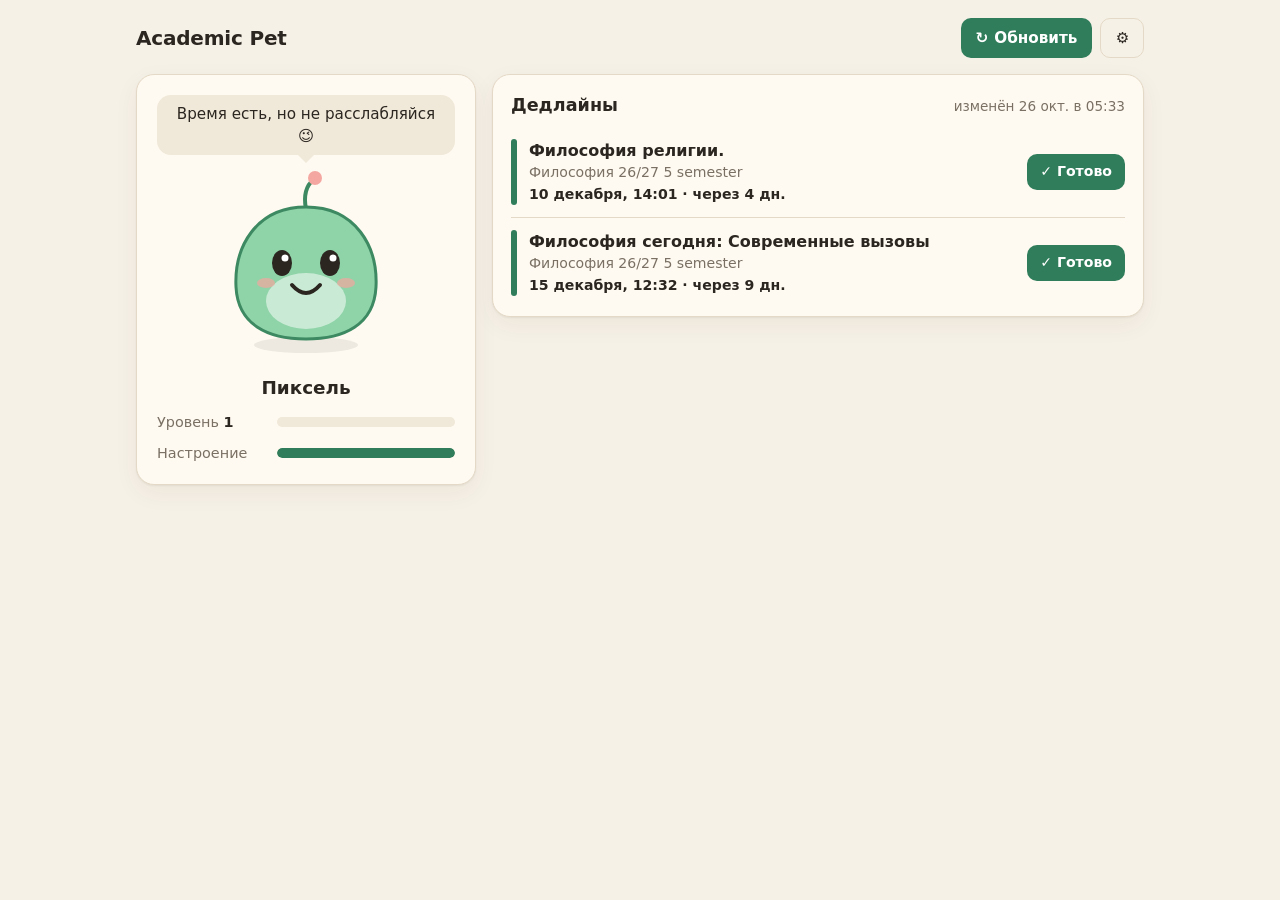
==== pwa/index.html @ d77c50dc "Academic Pet: проверка дедлайнов Академо через GitHub Actions и PWA с питомцем Co-Authored-By: Claud" ====
<!doctype html>
<html lang="ru">
<head>
  <meta charset="utf-8">
  <meta name="viewport" content="width=device-width, initial-scale=1, viewport-fit=cover">
  <title>Academic Pet</title>
  <meta name="description" content="Питомец, который живёт твоими дедлайнами на Академо">
  <meta name="theme-color" content="#f6f1e7" media="(prefers-color-scheme: light)">
  <meta name="theme-color" content="#1b1a17" media="(prefers-color-scheme: dark)">
  <link rel="manifest" href="manifest.webmanifest">
  <link rel="icon" href="icon.svg" type="image/svg+xml">
  <link rel="apple-touch-icon" href="icon-192.png">
  <link rel="stylesheet" href="style.css?v=3">
</head>
<body>
  <header class="top">
    <h1>Academic Pet</h1>
    <div class="top-actions">
      <button id="refreshBtn" class="btn" type="button" title="Перечитать список дедлайнов">
        <span class="spin" aria-hidden="true">↻</span> Обновить
      </button>
      <button id="settingsBtn" class="btn ghost" type="button" aria-label="Настройки">⚙</button>
    </div>
  </header>

  <main class="layout">
    <section class="pet-card" aria-label="Питомец">
      <div class="bubble" id="bubble">Привет!</div>
      <div class="pet" id="pet" data-mood="happy">
        <svg viewBox="0 0 200 200" role="img" aria-labelledby="petTitle">
          <title id="petTitle">Питомец</title>
          <ellipse class="shadow" cx="100" cy="182" rx="52" ry="8"/>
          <g class="body-group">
            <path class="antenna" d="M100 46 Q96 26 108 16"/>
            <circle class="antenna-tip" cx="109" cy="15" r="7"/>
            <path class="body" d="M100 44 C150 44 172 84 170 124 C168 162 138 176 100 176 C62 176 32 162 30 124 C28 84 50 44 100 44 Z"/>
            <ellipse class="belly" cx="100" cy="138" rx="40" ry="28"/>
            <g class="eyes">
              <g class="eye eye-l"><ellipse cx="76" cy="100" rx="10" ry="13"/><circle class="glint" cx="79" cy="95" r="3.5"/></g>
              <g class="eye eye-r"><ellipse cx="124" cy="100" rx="10" ry="13"/><circle class="glint" cx="127" cy="95" r="3.5"/></g>
              <path class="eye-x eye-l" d="M68 92 L84 108 M84 92 L68 108"/>
              <path class="eye-x eye-r" d="M116 92 L132 108 M132 92 L116 108"/>
              <path class="eye-closed" d="M66 102 Q76 110 86 102 M114 102 Q124 110 134 102"/>
            </g>
            <ellipse class="cheek" cx="60" cy="120" rx="9" ry="5"/>
            <ellipse class="cheek" cx="140" cy="120" rx="9" ry="5"/>
            <path class="mouth" id="mouth" d="M86 122 Q100 136 114 122"/>
            <path class="sweat" d="M152 78 Q158 90 152 94 Q146 90 152 78 Z"/>
          </g>
        </svg>
      </div>
      <div class="pet-info">
        <div class="pet-name" id="petName">Пиксель</div>
        <div class="stat">
          <span>Уровень <b id="level">1</b></span>
          <div class="bar" aria-hidden="true"><div class="bar-fill" id="xpBar"></div></div>
        </div>
        <div class="stat">
          <span>Настроение</span>
          <div class="bar" aria-hidden="true"><div class="bar-fill mood-fill" id="moodBar"></div></div>
        </div>
      </div>
    </section>

    <section class="list-card" aria-label="Дедлайны">
      <div class="list-head">
        <h2>Дедлайны</h2>
        <span class="meta" id="meta"></span>
      </div>
      <div class="notice" id="notice" hidden></div>
      <ul class="deadlines" id="list"></ul>
      <p class="empty" id="empty" hidden>Дедлайнов нет. Питомец спит спокойно.</p>
    </section>
  </main>

  <dialog id="settings">
    <form method="dialog" class="settings-form">
      <h2>Настройки</h2>
      <label>Имя питомца
        <input id="petNameInput" type="text" maxlength="20">
      </label>

      <fieldset class="push-box">
        <legend>Уведомления</legend>
        <p class="hint" id="pushStatus">Проверяю…</p>
        <button class="btn" type="button" id="pushBtn" hidden>Включить уведомления</button>
        <div id="subBox" hidden>
          <p class="hint">Скопируй этот текст и вставь его в секрет <b>PUSH_SUBSCRIPTIONS</b>
            на GitHub (Settings → Secrets and variables → Actions). Для нескольких устройств вставляй
            каждую подписку с новой строки.</p>
          <textarea id="subText" rows="4" readonly></textarea>
          <button class="btn ghost" type="button" id="copySub">Скопировать</button>
        </div>
      </fieldset>

      <div class="dialog-actions">
        <button class="btn ghost" value="cancel" type="submit">Отмена</button>
        <button class="btn" value="save" type="submit">Сохранить</button>
      </div>
    </form>
  </dialog>

  <div class="toast" id="toast" role="status" aria-live="polite">
    <span id="toastText"></span>
    <button type="button" id="toastAction" hidden></button>
  </div>
  <script src="config.js?v=3"></script>
  <script src="app.js?v=3"></script>
</body>
</html>
---- pwa/style.css ----
:root {
  --bg: #f6f1e7;
  --surface: #fffaf1;
  --surface-2: #f0e8d9;
  --text: #2b2620;
  --muted: #7a7064;
  --line: #e4d9c6;
  --accent: #2f7d5b;
  --accent-text: #ffffff;
  --pet: #8fd3a8;
  --pet-dark: #3d8a62;
  --belly: #d9f2e1;
  --cheek: #f4a6a0;
  --ink: #2b2620;
  --hot: #c2412d;
  --warn: #b7791f;
  --ok: #2f7d5b;
  --shadow: 0 1px 2px rgb(60 40 10 / 0.06), 0 8px 24px rgb(60 40 10 / 0.06);
  color-scheme: light;
}
@media (prefers-color-scheme: dark) {
  :root:not([data-theme="light"]) {
    --bg: #1b1a17;
    --surface: #24221e;
    --surface-2: #2e2b26;
    --text: #eee7da;
    --muted: #a39887;
    --line: #3a362f;
    --accent: #5cbf8c;
    --accent-text: #10241a;
    --pet: #6fbf8f;
    --pet-dark: #a6e3bf;
    --belly: #9ed4b2;
    --cheek: #e58a84;
    --ink: #1b1a17;
    --hot: #f07a64;
    --warn: #e0a84a;
    --ok: #5cbf8c;
    --shadow: none;
    color-scheme: dark;
  }
}

* { box-sizing: border-box; }
html, body { margin: 0; }
body {
  background: var(--bg);
  color: var(--text);
  font: 16px/1.45 system-ui, -apple-system, "Segoe UI", Roboto, sans-serif;
  min-height: 100dvh;
  padding: env(safe-area-inset-top) 0 env(safe-area-inset-bottom);
}

.top {
  display: flex; align-items: center; justify-content: space-between; gap: 12px;
  max-width: 1040px; margin: 0 auto; padding: 18px 16px 8px;
}
.top h1 { font-size: 1.25rem; margin: 0; letter-spacing: -0.01em; }
.top-actions { display: flex; gap: 8px; }

.btn {
  font: inherit; font-size: 0.95rem; font-weight: 600;
  border: 1px solid transparent; border-radius: 10px;
  background: var(--accent); color: var(--accent-text);
  padding: 8px 14px; cursor: pointer; display: inline-flex; align-items: center; gap: 6px;
  min-height: 40px;
}
.btn:hover { filter: brightness(1.05); }
.btn:focus-visible { outline: 2px solid var(--accent); outline-offset: 2px; }
.btn.ghost { background: transparent; color: var(--text); border-color: var(--line); }
.btn[disabled] { opacity: 0.6; cursor: progress; }
.btn.loading .spin { animation: spin 0.8s linear infinite; }
.spin { display: inline-block; }
@keyframes spin { to { transform: rotate(360deg); } }

.layout {
  max-width: 1040px; margin: 0 auto; padding: 8px 16px 32px;
  display: grid; gap: 16px; grid-template-columns: minmax(0, 340px) minmax(0, 1fr); align-items: start;
}
@media (max-width: 760px) { .layout { grid-template-columns: minmax(0, 1fr); } }

.pet-card, .list-card {
  background: var(--surface); border: 1px solid var(--line); border-radius: 18px; box-shadow: var(--shadow);
}
.pet-card { padding: 20px; position: sticky; top: 12px; display: flex; flex-direction: column; align-items: center; }
@media (max-width: 760px) { .pet-card { position: static; } }

.bubble {
  background: var(--surface-2); border-radius: 14px; padding: 8px 14px; font-size: 0.95rem;
  position: relative; text-align: center; max-width: 100%; min-height: 2.6em;
  display: flex; align-items: center;
}
.bubble::after {
  content: ""; position: absolute; left: 50%; bottom: -8px; transform: translateX(-50%);
  border: 8px solid transparent; border-top-color: var(--surface-2); border-bottom: 0;
}

.pet { width: 200px; max-width: 70vw; margin-top: 8px; }
.pet svg { width: 100%; height: auto; display: block; overflow: visible; }
.pet .body { fill: var(--pet); stroke: var(--pet-dark); stroke-width: 3; transition: fill 0.4s; }
.pet .belly { fill: var(--belly); opacity: 0.8; }
.pet .antenna { fill: none; stroke: var(--pet-dark); stroke-width: 4; stroke-linecap: round; }
.pet .antenna-tip { fill: var(--cheek); }
.pet .eye ellipse { fill: var(--ink); }
.pet .glint { fill: #fff; }
.pet .eye-x, .pet .eye-closed { fill: none; stroke: var(--ink); stroke-width: 4; stroke-linecap: round; display: none; }
.pet .cheek { fill: var(--cheek); opacity: 0.7; }
.pet .mouth { fill: none; stroke: var(--ink); stroke-width: 4; stroke-linecap: round; transition: d 0.3s; }
.pet .sweat { fill: #7cc3f0; display: none; }
.pet .shadow { fill: var(--text); opacity: 0.08; }

.pet .body-group { transform-origin: 100px 176px; animation: bob 2.6s ease-in-out infinite; }
@keyframes bob { 50% { transform: translateY(-6px) scale(1.01, 0.99); } }
.pet .eye { transform-box: fill-box; transform-origin: center; animation: blink 5s infinite; }
@keyframes blink { 0%, 94%, 100% { transform: scaleY(1); } 97% { transform: scaleY(0.1); } }

.pet[data-mood="worried"] .sweat { display: block; }
.pet[data-mood="panic"] .sweat { display: block; }
.pet[data-mood="panic"] .body-group { animation: shake 0.35s ease-in-out infinite; }
@keyframes shake { 25% { transform: translateX(-3px) rotate(-1.5deg); } 75% { transform: translateX(3px) rotate(1.5deg); } }
.pet[data-mood="sick"] .body { fill: #b9c98a; }
.pet[data-mood="sick"] .eye { display: none; }
.pet[data-mood="sick"] .eye-x { display: block; }
.pet[data-mood="sick"] .body-group { animation: droop 3s ease-in-out infinite; }
@keyframes droop { 50% { transform: translateY(4px) scale(1.03, 0.96); } }
.pet[data-mood="sleep"] .eye { display: none; }
.pet[data-mood="sleep"] .eye-closed { display: block; }
.pet[data-mood="sleep"] .body-group { animation-duration: 4s; }
.pet.celebrate .body-group { animation: hop 0.5s ease-out 2; }
@keyframes hop { 40% { transform: translateY(-26px) scale(0.96, 1.05); } 80% { transform: translateY(0) scale(1.05, 0.95); } }
@media (prefers-reduced-motion: reduce) { .pet * { animation: none !important; } }

.pet-info { width: 100%; margin-top: 12px; display: grid; gap: 10px; }
.pet-name { font-weight: 700; font-size: 1.15rem; text-align: center; }
.stat { display: grid; grid-template-columns: 110px 1fr; align-items: center; gap: 10px; font-size: 0.9rem; color: var(--muted); }
.stat b { color: var(--text); font-variant-numeric: tabular-nums; }
.bar { height: 10px; background: var(--surface-2); border-radius: 99px; overflow: hidden; }
.bar-fill { height: 100%; width: 0; background: var(--accent); border-radius: 99px; transition: width 0.5s, background 0.5s; }

.list-card { padding: 18px 18px 8px; min-width: 0; }
.list-head { display: flex; align-items: baseline; justify-content: space-between; gap: 12px; flex-wrap: wrap; }
.list-head h2 { margin: 0; font-size: 1.1rem; }
.meta { color: var(--muted); font-size: 0.85rem; }

.notice {
  margin: 12px 0 0; padding: 10px 12px; border-radius: 10px; font-size: 0.9rem;
  background: color-mix(in srgb, var(--warn) 14%, transparent); color: var(--text);
  border: 1px solid color-mix(in srgb, var(--warn) 40%, transparent);
}

.deadlines { list-style: none; margin: 8px 0 0; padding: 0; }
.deadline {
  display: grid; grid-template-columns: 6px minmax(0, 1fr) auto; gap: 12px; align-items: center;
  padding: 12px 0; border-top: 1px solid var(--line);
  transition: opacity 0.3s, transform 0.3s;
}
.deadline:first-child { border-top: 0; }
.deadline.leaving { opacity: 0; transform: translateX(24px); }
.deadline .stripe { width: 6px; align-self: stretch; border-radius: 3px; background: var(--ok); }
.deadline[data-level="warn"] .stripe { background: var(--warn); }
.deadline[data-level="hot"] .stripe, .deadline[data-level="over"] .stripe { background: var(--hot); }
.deadline .title { font-weight: 600; overflow-wrap: anywhere; color: inherit; text-decoration: none; display: block; }
.deadline a.title:hover { text-decoration: underline; }
.deadline .course { color: var(--muted); font-size: 0.88rem; overflow-wrap: anywhere; }
.deadline .due { font-size: 0.88rem; font-weight: 600; margin-top: 2px; font-variant-numeric: tabular-nums; }
.deadline[data-level="hot"] .due, .deadline[data-level="over"] .due { color: var(--hot); }
.deadline[data-level="warn"] .due { color: var(--warn); }
.done-btn { padding: 6px 12px; min-height: 36px; font-size: 0.88rem; }

.empty { color: var(--muted); text-align: center; padding: 24px 0; margin: 0; }

dialog {
  border: 1px solid var(--line); border-radius: 16px; background: var(--surface); color: var(--text);
  padding: 0; width: min(420px, calc(100vw - 32px));
}
dialog::backdrop { background: rgb(0 0 0 / 0.35); }
.settings-form { padding: 20px; display: grid; gap: 14px; }
.settings-form h2 { margin: 0; font-size: 1.1rem; }
.settings-form label { display: grid; gap: 6px; font-size: 0.9rem; color: var(--muted); }
.settings-form input {
  font: inherit; color: var(--text); background: var(--bg); border: 1px solid var(--line);
  border-radius: 10px; padding: 10px 12px; width: 100%;
}
.hint { margin: 0; font-size: 0.85rem; color: var(--muted); }
.dialog-actions { display: flex; justify-content: flex-end; gap: 8px; }

.toast {
  position: fixed; left: 50%; bottom: calc(20px + env(safe-area-inset-bottom)); transform: translate(-50%, 20px);
  background: var(--text); color: var(--bg); padding: 10px 16px; border-radius: 12px; font-size: 0.92rem;
  opacity: 0; pointer-events: none; transition: opacity 0.25s, transform 0.25s; max-width: calc(100vw - 32px);
}
.toast.show { opacity: 1; transform: translate(-50%, 0); pointer-events: auto; }
.toast { display: flex; align-items: center; gap: 12px; }
.toast button {
  font: inherit; font-weight: 700; background: none; border: 0; color: var(--accent);
  cursor: pointer; padding: 4px 2px; white-space: nowrap;
}
.toast button[hidden] { display: none; }

.push-box { border: 1px solid var(--line); border-radius: 12px; padding: 12px; margin: 0; display: grid; gap: 10px; min-width: 0; }
.push-box legend { padding: 0 6px; font-size: 0.9rem; color: var(--muted); }
.push-box [hidden] { display: none; }
#subBox { display: grid; gap: 8px; }
#subBox[hidden] { display: none; }
.push-box textarea {
  font: 12px/1.4 ui-monospace, Consolas, monospace; color: var(--text); background: var(--bg);
  border: 1px solid var(--line); border-radius: 10px; padding: 8px; width: 100%; resize: vertical;
}
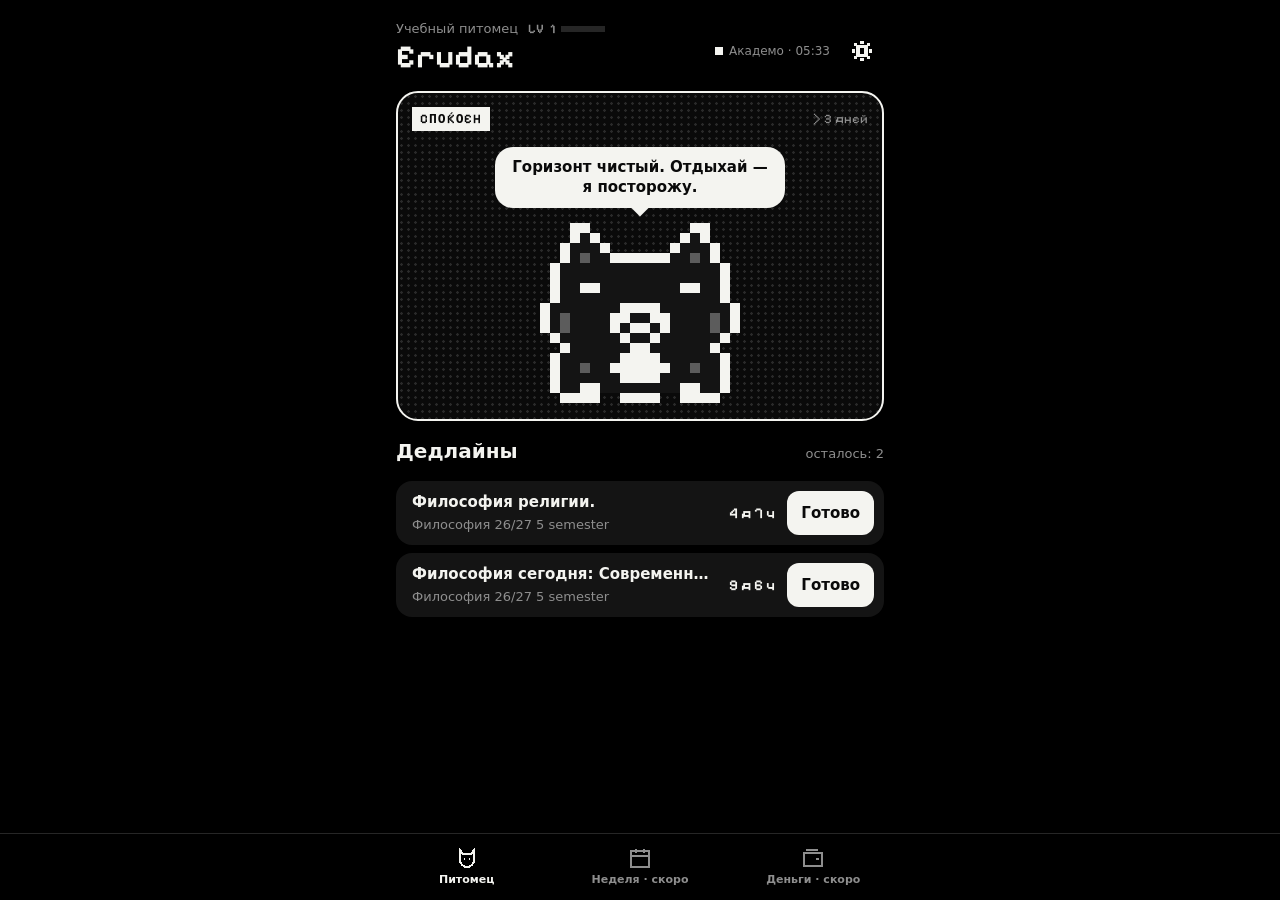
==== commit 4a421ac3: "Дизайн Erudax: пиксельный питомец, новый главный экран, виджет и тексты уведомлений - Спрайт Erudax " ====
--- a/pwa/index.html
+++ b/pwa/index.html
@@ -3,96 +3,101 @@
 <head>
   <meta charset="utf-8">
   <meta name="viewport" content="width=device-width, initial-scale=1, viewport-fit=cover">
-  <title>Academic Pet</title>
-  <meta name="description" content="Питомец, который живёт твоими дедлайнами на Академо">
-  <meta name="theme-color" content="#f6f1e7" media="(prefers-color-scheme: light)">
-  <meta name="theme-color" content="#1b1a17" media="(prefers-color-scheme: dark)">
+  <title>Erudax</title>
+  <meta name="description" content="Учебный питомец, который живёт твоими дедлайнами на Академо">
+  <meta name="theme-color" content="#000000">
+  <meta name="apple-mobile-web-app-capable" content="yes">
+  <meta name="apple-mobile-web-app-status-bar-style" content="black-translucent">
+  <meta name="apple-mobile-web-app-title" content="Erudax">
   <link rel="manifest" href="manifest.webmanifest">
   <link rel="icon" href="icon.svg" type="image/svg+xml">
   <link rel="apple-touch-icon" href="icon-192.png">
-  <link rel="stylesheet" href="style.css?v=3">
+  <link rel="preload" href="fonts/pixelify-sans-cyrillic.woff2" as="font" type="font/woff2" crossorigin>
+  <link rel="preload" href="fonts/pixelify-sans-latin.woff2" as="font" type="font/woff2" crossorigin>
+  <link rel="stylesheet" href="style.css?v=4">
 </head>
 <body>
-  <header class="top">
-    <h1>Academic Pet</h1>
-    <div class="top-actions">
-      <button id="refreshBtn" class="btn" type="button" title="Перечитать список дедлайнов">
-        <span class="spin" aria-hidden="true">↻</span> Обновить
-      </button>
-      <button id="settingsBtn" class="btn ghost" type="button" aria-label="Настройки">⚙</button>
-    </div>
-  </header>
+  <div class="app">
+    <header class="top">
+      <div class="brand">
+        <div class="brand-row">
+          <span class="brand-sub">Учебный питомец</span>
+          <span class="level" title="Уровень питомца: +10 опыта за каждое «Готово»">
+            LV <span id="level">1</span>
+            <span class="xp" aria-hidden="true"><span class="xp-fill" id="xpBar"></span></span>
+          </span>
+        </div>
+        <h1 id="petName">Erudax</h1>
+      </div>
+      <div class="top-right">
+        <button class="sync" id="syncBtn" type="button" aria-label="Обновить список дедлайнов">
+          <span class="sync-dot" aria-hidden="true"></span>
+          <span id="syncText">Академо · —</span>
+        </button>
+        <button class="icon-btn" id="settingsBtn" type="button" aria-label="Настройки">
+          <svg aria-hidden="true" width="22" height="22" viewBox="0 0 22 22" fill="currentColor">
+            <path d="M9 1h4v3h-4zM9 18h4v3h-4zM1 9h3v4h-3zM18 9h3v4h-3zM3 3h3v3h-3zM16 3h3v3h-3zM3 16h3v3h-3zM16 16h3v3h-3z"/>
+            <path d="M6 5h10v1h1v10h-1v1h-10v-1h-1v-10h1z M9 8v6h4v-6z" fill-rule="evenodd"/>
+          </svg>
+        </button>
+      </div>
+    </header>
 
-  <main class="layout">
-    <section class="pet-card" aria-label="Питомец">
-      <div class="bubble" id="bubble">Привет!</div>
-      <div class="pet" id="pet" data-mood="happy">
-        <svg viewBox="0 0 200 200" role="img" aria-labelledby="petTitle">
-          <title id="petTitle">Питомец</title>
-          <ellipse class="shadow" cx="100" cy="182" rx="52" ry="8"/>
-          <g class="body-group">
-            <path class="antenna" d="M100 46 Q96 26 108 16"/>
-            <circle class="antenna-tip" cx="109" cy="15" r="7"/>
-            <path class="body" d="M100 44 C150 44 172 84 170 124 C168 162 138 176 100 176 C62 176 32 162 30 124 C28 84 50 44 100 44 Z"/>
-            <ellipse class="belly" cx="100" cy="138" rx="40" ry="28"/>
-            <g class="eyes">
-              <g class="eye eye-l"><ellipse cx="76" cy="100" rx="10" ry="13"/><circle class="glint" cx="79" cy="95" r="3.5"/></g>
-              <g class="eye eye-r"><ellipse cx="124" cy="100" rx="10" ry="13"/><circle class="glint" cx="127" cy="95" r="3.5"/></g>
-              <path class="eye-x eye-l" d="M68 92 L84 108 M84 92 L68 108"/>
-              <path class="eye-x eye-r" d="M116 92 L132 108 M132 92 L116 108"/>
-              <path class="eye-closed" d="M66 102 Q76 110 86 102 M114 102 Q124 110 134 102"/>
-            </g>
-            <ellipse class="cheek" cx="60" cy="120" rx="9" ry="5"/>
-            <ellipse class="cheek" cx="140" cy="120" rx="9" ry="5"/>
-            <path class="mouth" id="mouth" d="M86 122 Q100 136 114 122"/>
-            <path class="sweat" d="M152 78 Q158 90 152 94 Q146 90 152 78 Z"/>
-          </g>
-        </svg>
+    <section class="scene tone" id="scene" aria-label="Питомец">
+      <div class="scene-top">
+        <span class="pill" id="moodPill">СПОКОЕН</span>
+        <span class="rule" id="moodRule">&gt; 3 дней</span>
       </div>
-      <div class="pet-info">
-        <div class="pet-name" id="petName">Пиксель</div>
-        <div class="stat">
-          <span>Уровень <b id="level">1</b></span>
-          <div class="bar" aria-hidden="true"><div class="bar-fill" id="xpBar"></div></div>
-        </div>
-        <div class="stat">
-          <span>Настроение</span>
-          <div class="bar" aria-hidden="true"><div class="bar-fill mood-fill" id="moodBar"></div></div>
-        </div>
+      <div class="bubble" id="bubble" aria-live="polite">Горизонт чистый. Отдыхай — я посторожу.</div>
+      <div class="pet-wrap a-bob" id="petWrap"><canvas id="pet"></canvas></div>
+    </section>
+
+    <section aria-label="Дедлайны">
+      <div class="list-head">
+        <h2>Дедлайны</h2>
+        <span class="count" id="count"></span>
       </div>
     </section>
+    <div class="notice" id="notice" hidden></div>
+    <ul class="deadlines" id="list"></ul>
+    <p class="empty" id="empty" hidden></p>
+  </div>
 
-    <section class="list-card" aria-label="Дедлайны">
-      <div class="list-head">
-        <h2>Дедлайны</h2>
-        <span class="meta" id="meta"></span>
-      </div>
-      <div class="notice" id="notice" hidden></div>
-      <ul class="deadlines" id="list"></ul>
-      <p class="empty" id="empty" hidden>Дедлайнов нет. Питомец спит спокойно.</p>
-    </section>
-  </main>
+  <nav class="tabbar" aria-label="Разделы">
+    <div class="tabbar-inner">
+      <button class="tab" type="button" aria-current="page">
+        <svg aria-hidden="true" width="24" height="24" viewBox="0 0 24 24" fill="none" stroke="currentColor" stroke-width="2"><path d="M5 4l3 4h8l3-4v10a7 7 0 0 1-14 0z"/><path d="M9 13h1M14 13h1"/></svg>
+        <span>Питомец</span>
+      </button>
+      <button class="tab" type="button" disabled>
+        <svg aria-hidden="true" width="24" height="24" viewBox="0 0 24 24" fill="none" stroke="currentColor" stroke-width="2"><rect x="3" y="5" width="18" height="16"/><path d="M3 10h18M8 3v4M16 3v4"/></svg>
+        <span>Неделя · скоро</span>
+      </button>
+      <button class="tab" type="button" disabled>
+        <svg aria-hidden="true" width="24" height="24" viewBox="0 0 24 24" fill="none" stroke="currentColor" stroke-width="2"><rect x="3" y="7" width="18" height="13"/><path d="M5 4h12M15 13h3"/></svg>
+        <span>Деньги · скоро</span>
+      </button>
+    </div>
+  </nav>
 
   <dialog id="settings">
     <form method="dialog" class="settings-form">
       <h2>Настройки</h2>
       <label>Имя питомца
-        <input id="petNameInput" type="text" maxlength="20">
+        <input id="petNameInput" type="text" maxlength="16" autocomplete="off">
       </label>
-
       <fieldset class="push-box">
         <legend>Уведомления</legend>
         <p class="hint" id="pushStatus">Проверяю…</p>
         <button class="btn" type="button" id="pushBtn" hidden>Включить уведомления</button>
         <div id="subBox" hidden>
           <p class="hint">Скопируй этот текст и вставь его в секрет <b>PUSH_SUBSCRIPTIONS</b>
-            на GitHub (Settings → Secrets and variables → Actions). Для нескольких устройств вставляй
-            каждую подписку с новой строки.</p>
+            на GitHub (Settings → Secrets and variables → Actions). Для нескольких устройств —
+            каждая подписка с новой строки.</p>
           <textarea id="subText" rows="4" readonly></textarea>
           <button class="btn ghost" type="button" id="copySub">Скопировать</button>
         </div>
       </fieldset>
-
       <div class="dialog-actions">
         <button class="btn ghost" value="cancel" type="submit">Отмена</button>
         <button class="btn" value="save" type="submit">Сохранить</button>
@@ -104,7 +109,9 @@
     <span id="toastText"></span>
     <button type="button" id="toastAction" hidden></button>
   </div>
-  <script src="config.js?v=3"></script>
-  <script src="app.js?v=3"></script>
+
+  <script src="config.js?v=4"></script>
+  <script src="pet.js?v=4"></script>
+  <script src="app.js?v=4"></script>
 </body>
 </html>
--- a/pwa/style.css
+++ b/pwa/style.css
@@ -1,208 +1,219 @@
+/* Erudax — DESIGN.md. Всё ч/б, один акцент. Тёмная тема всегда. */
+
+@font-face {
+  font-family: "Pixelify Sans";
+  font-style: normal;
+  font-weight: 400 700;
+  font-display: swap;
+  src: url("fonts/pixelify-sans-cyrillic.woff2") format("woff2");
+  unicode-range: U+0301, U+0400-045F, U+0490-0491, U+04B0-04B1, U+2116;
+}
+@font-face {
+  font-family: "Pixelify Sans";
+  font-style: normal;
+  font-weight: 400 700;
+  font-display: swap;
+  src: url("fonts/pixelify-sans-latin.woff2") format("woff2");
+  unicode-range: U+0000-00FF, U+0131, U+0152-0153, U+02BB-02BC, U+02C6, U+02DA, U+02DC, U+0304, U+0308, U+0329, U+2000-206F, U+20AC, U+2122, U+2191, U+2193, U+2212, U+2215, U+FEFF, U+FFFD;
+}
+
 :root {
-  --bg: #f6f1e7;
-  --surface: #fffaf1;
-  --surface-2: #f0e8d9;
-  --text: #2b2620;
-  --muted: #7a7064;
-  --line: #e4d9c6;
-  --accent: #2f7d5b;
-  --accent-text: #ffffff;
-  --pet: #8fd3a8;
-  --pet-dark: #3d8a62;
-  --belly: #d9f2e1;
-  --cheek: #f4a6a0;
-  --ink: #2b2620;
-  --hot: #c2412d;
-  --warn: #b7791f;
-  --ok: #2f7d5b;
-  --shadow: 0 1px 2px rgb(60 40 10 / 0.06), 0 8px 24px rgb(60 40 10 / 0.06);
-  color-scheme: light;
-}
-@media (prefers-color-scheme: dark) {
-  :root:not([data-theme="light"]) {
-    --bg: #1b1a17;
-    --surface: #24221e;
-    --surface-2: #2e2b26;
-    --text: #eee7da;
-    --muted: #a39887;
-    --line: #3a362f;
-    --accent: #5cbf8c;
-    --accent-text: #10241a;
-    --pet: #6fbf8f;
-    --pet-dark: #a6e3bf;
-    --belly: #9ed4b2;
-    --cheek: #e58a84;
-    --ink: #1b1a17;
-    --hot: #f07a64;
-    --warn: #e0a84a;
-    --ok: #5cbf8c;
-    --shadow: none;
-    color-scheme: dark;
-  }
+  --bg: #000000;
+  --surface: #0A0A0A;
+  --card: #141414;
+  --card-push: #1C1C1E;
+  --line: #262626;
+  --border: #2E2E2E;
+  --ink: #F4F4F0;
+  --muted: #8E8E8E;
+  --shade: #5C5C5C;
+  --fur: #141414;
+  --accent: #FF4A1C;
+  --on-ink: #0A0A0A;
+  --radius-scene: 22px;
+  --radius-card: 16px;
+  --radius-btn: 12px;
+  --font: -apple-system, "SF Pro Text", "Segoe UI", system-ui, sans-serif;
+  --font-px: "Pixelify Sans", ui-monospace, monospace;
+  --tabbar-h: 64px;
+  color-scheme: dark;
 }
 
 * { box-sizing: border-box; }
 html, body { margin: 0; }
 body {
   background: var(--bg);
-  color: var(--text);
-  font: 16px/1.45 system-ui, -apple-system, "Segoe UI", Roboto, sans-serif;
+  color: var(--ink);
+  font: 15px/1.4 var(--font);
   min-height: 100dvh;
-  padding: env(safe-area-inset-top) 0 env(safe-area-inset-bottom);
-}
-
-.top {
-  display: flex; align-items: center; justify-content: space-between; gap: 12px;
-  max-width: 1040px; margin: 0 auto; padding: 18px 16px 8px;
-}
-.top h1 { font-size: 1.25rem; margin: 0; letter-spacing: -0.01em; }
-.top-actions { display: flex; gap: 8px; }
+  -webkit-tap-highlight-color: transparent;
+}
+a { color: var(--ink); }
+button { font-family: var(--font); }
+button:focus-visible, a:focus-visible, input:focus-visible { outline: 2px solid var(--ink); outline-offset: 2px; }
+.px { font-family: var(--font-px); }
+
+.app {
+  max-width: 520px;
+  margin: 0 auto;
+  padding: calc(20px + env(safe-area-inset-top)) max(16px, env(safe-area-inset-right))
+           calc(var(--tabbar-h) + 24px + env(safe-area-inset-bottom)) max(16px, env(safe-area-inset-left));
+  display: flex;
+  flex-direction: column;
+  gap: 16px;
+}
+
+/* ---------- шапка ---------- */
+.top { display: flex; align-items: flex-end; justify-content: space-between; gap: 12px; }
+.brand { display: flex; flex-direction: column; gap: 2px; min-width: 0; flex: 1; }
+.brand-sub { font-size: 13px; color: var(--muted); white-space: nowrap; }
+.top-right { flex-shrink: 0; }
+.brand-row { display: flex; align-items: center; gap: 10px; min-width: 0; }
+.brand h1 {
+  margin: 0; font: 700 32px/1.1 var(--font-px); letter-spacing: 1px;
+  white-space: nowrap; overflow: hidden; text-overflow: ellipsis;
+}
+.level { display: flex; align-items: center; gap: 6px; font: 600 13px var(--font-px); color: var(--muted); white-space: nowrap; }
+.xp { width: 44px; height: 6px; background: var(--line); }
+.xp-fill { height: 100%; width: 0; background: var(--ink); }
+
+.top-right { display: flex; align-items: center; gap: 4px; padding-bottom: 2px; }
+.sync {
+  display: flex; align-items: center; gap: 6px; height: 44px; padding: 0 6px;
+  background: none; border: 0; color: var(--muted); font-size: 12px; cursor: pointer; white-space: nowrap;
+}
+.sync-dot { width: 8px; height: 8px; background: var(--ink); display: inline-block; flex-shrink: 0; }
+.sync.failed .sync-dot { background: var(--accent); }
+.sync.loading .sync-dot { animation: blink .5s steps(2, end) infinite; }
+@keyframes blink { 50% { opacity: 0; } }
+.icon-btn {
+  width: 44px; height: 44px; display: grid; place-items: center;
+  background: none; border: 0; color: var(--ink); cursor: pointer;
+}
+.icon-btn svg, .tab svg { shape-rendering: crispEdges; }
+
+/* ---------- сцена ---------- */
+.scene {
+  position: relative; height: 330px; flex-shrink: 0;
+  border: 2px solid var(--ink); border-radius: var(--radius-scene); overflow: hidden;
+  display: flex; flex-direction: column; align-items: center; justify-content: space-between;
+  padding: 14px 14px 16px;
+}
+.tone { background-color: #0A0A0A; background-image: radial-gradient(#2A2A2A 1.1px, transparent 1.5px); background-size: 7px 7px; }
+.speed { background-color: #0A0A0A; background-image: repeating-conic-gradient(from 0deg at 50% 66%, #0A0A0A 0deg 5deg, #262626 5deg 7deg); }
+
+.scene-top { align-self: stretch; display: flex; justify-content: space-between; align-items: center; gap: 8px; }
+.pill {
+  font: 600 13px var(--font-px); letter-spacing: 1px; padding: 4px 8px;
+  background: var(--ink); color: var(--on-ink);
+}
+.pill.hot { background: var(--accent); }
+.rule { font: 13px var(--font-px); color: var(--muted); }
+
+.bubble {
+  position: relative; max-width: 290px; background: var(--ink); color: var(--on-ink);
+  border-radius: 18px; padding: 10px 14px; font-size: 15px; line-height: 1.35; font-weight: 600; text-align: center;
+}
+.bubble::after {
+  content: ""; position: absolute; left: 50%; bottom: -6px; width: 12px; height: 12px;
+  margin-left: -6px; background: var(--ink); transform: rotate(45deg);
+}
+.pet-wrap canvas { display: block; image-rendering: pixelated; image-rendering: crisp-edges; }
+
+.a-bob { animation: bob 1.6s steps(2, end) infinite; }
+.a-tremble { animation: tremble .6s steps(2, end) infinite; }
+.a-shake { animation: shake .2s steps(2, end) infinite; }
+.a-droop { animation: droop 3s steps(2, end) infinite; }
+.a-jump { animation: jump .5s steps(3, end) infinite; }
+@keyframes bob { 0%, 100% { transform: translateY(0); } 50% { transform: translateY(-6px); } }
+@keyframes tremble { 0%, 100% { transform: translateX(0); } 50% { transform: translateX(2px); } }
+@keyframes shake { 0% { transform: translate(-3px, 0); } 50% { transform: translate(3px, -2px); } 100% { transform: translate(-3px, 0); } }
+@keyframes droop { 0%, 100% { transform: translateY(4px); } 50% { transform: translateY(7px); } }
+@keyframes jump { 0%, 100% { transform: translateY(0); } 50% { transform: translateY(-16px); } }
+@media (prefers-reduced-motion: reduce) {
+  .a-bob, .a-tremble, .a-shake, .a-droop, .a-jump, .sync.loading .sync-dot { animation: none; }
+}
+
+/* ---------- дедлайны ---------- */
+.list-head { display: flex; justify-content: space-between; align-items: baseline; }
+.list-head h2 { margin: 0; font-size: 20px; font-weight: 700; }
+.count { font-size: 13px; color: var(--muted); }
+.notice {
+  font-size: 13px; color: var(--muted); border: 1px solid var(--border);
+  border-radius: var(--radius-btn); padding: 10px 12px;
+}
+.deadlines { list-style: none; margin: 0; padding: 0; display: flex; flex-direction: column; gap: 8px; }
+.card {
+  display: flex; align-items: center; gap: 12px; background: var(--card);
+  border-radius: var(--radius-card); padding: 10px 10px 10px 16px;
+  transition: opacity .25s steps(2, end);
+}
+.card.leaving { opacity: 0; }
+.card-info { flex: 1; min-width: 0; display: flex; flex-direction: column; gap: 3px; }
+.card-title {
+  font-size: 15px; font-weight: 600; color: var(--ink); text-decoration: none;
+  white-space: nowrap; overflow: hidden; text-overflow: ellipsis;
+}
+a.card-title:hover { text-decoration: underline; }
+.card-sub { font-size: 13px; color: var(--muted); white-space: nowrap; overflow: hidden; text-overflow: ellipsis; }
+.timer { font: 600 15px var(--font-px); white-space: nowrap; }
+.timer.hot { color: var(--accent); }
 
 .btn {
-  font: inherit; font-size: 0.95rem; font-weight: 600;
-  border: 1px solid transparent; border-radius: 10px;
-  background: var(--accent); color: var(--accent-text);
-  padding: 8px 14px; cursor: pointer; display: inline-flex; align-items: center; gap: 6px;
-  min-height: 40px;
-}
-.btn:hover { filter: brightness(1.05); }
-.btn:focus-visible { outline: 2px solid var(--accent); outline-offset: 2px; }
-.btn.ghost { background: transparent; color: var(--text); border-color: var(--line); }
-.btn[disabled] { opacity: 0.6; cursor: progress; }
-.btn.loading .spin { animation: spin 0.8s linear infinite; }
-.spin { display: inline-block; }
-@keyframes spin { to { transform: rotate(360deg); } }
-
-.layout {
-  max-width: 1040px; margin: 0 auto; padding: 8px 16px 32px;
-  display: grid; gap: 16px; grid-template-columns: minmax(0, 340px) minmax(0, 1fr); align-items: start;
-}
-@media (max-width: 760px) { .layout { grid-template-columns: minmax(0, 1fr); } }
-
-.pet-card, .list-card {
-  background: var(--surface); border: 1px solid var(--line); border-radius: 18px; box-shadow: var(--shadow);
-}
-.pet-card { padding: 20px; position: sticky; top: 12px; display: flex; flex-direction: column; align-items: center; }
-@media (max-width: 760px) { .pet-card { position: static; } }
-
-.bubble {
-  background: var(--surface-2); border-radius: 14px; padding: 8px 14px; font-size: 0.95rem;
-  position: relative; text-align: center; max-width: 100%; min-height: 2.6em;
-  display: flex; align-items: center;
-}
-.bubble::after {
-  content: ""; position: absolute; left: 50%; bottom: -8px; transform: translateX(-50%);
-  border: 8px solid transparent; border-top-color: var(--surface-2); border-bottom: 0;
-}
-
-.pet { width: 200px; max-width: 70vw; margin-top: 8px; }
-.pet svg { width: 100%; height: auto; display: block; overflow: visible; }
-.pet .body { fill: var(--pet); stroke: var(--pet-dark); stroke-width: 3; transition: fill 0.4s; }
-.pet .belly { fill: var(--belly); opacity: 0.8; }
-.pet .antenna { fill: none; stroke: var(--pet-dark); stroke-width: 4; stroke-linecap: round; }
-.pet .antenna-tip { fill: var(--cheek); }
-.pet .eye ellipse { fill: var(--ink); }
-.pet .glint { fill: #fff; }
-.pet .eye-x, .pet .eye-closed { fill: none; stroke: var(--ink); stroke-width: 4; stroke-linecap: round; display: none; }
-.pet .cheek { fill: var(--cheek); opacity: 0.7; }
-.pet .mouth { fill: none; stroke: var(--ink); stroke-width: 4; stroke-linecap: round; transition: d 0.3s; }
-.pet .sweat { fill: #7cc3f0; display: none; }
-.pet .shadow { fill: var(--text); opacity: 0.08; }
-
-.pet .body-group { transform-origin: 100px 176px; animation: bob 2.6s ease-in-out infinite; }
-@keyframes bob { 50% { transform: translateY(-6px) scale(1.01, 0.99); } }
-.pet .eye { transform-box: fill-box; transform-origin: center; animation: blink 5s infinite; }
-@keyframes blink { 0%, 94%, 100% { transform: scaleY(1); } 97% { transform: scaleY(0.1); } }
-
-.pet[data-mood="worried"] .sweat { display: block; }
-.pet[data-mood="panic"] .sweat { display: block; }
-.pet[data-mood="panic"] .body-group { animation: shake 0.35s ease-in-out infinite; }
-@keyframes shake { 25% { transform: translateX(-3px) rotate(-1.5deg); } 75% { transform: translateX(3px) rotate(1.5deg); } }
-.pet[data-mood="sick"] .body { fill: #b9c98a; }
-.pet[data-mood="sick"] .eye { display: none; }
-.pet[data-mood="sick"] .eye-x { display: block; }
-.pet[data-mood="sick"] .body-group { animation: droop 3s ease-in-out infinite; }
-@keyframes droop { 50% { transform: translateY(4px) scale(1.03, 0.96); } }
-.pet[data-mood="sleep"] .eye { display: none; }
-.pet[data-mood="sleep"] .eye-closed { display: block; }
-.pet[data-mood="sleep"] .body-group { animation-duration: 4s; }
-.pet.celebrate .body-group { animation: hop 0.5s ease-out 2; }
-@keyframes hop { 40% { transform: translateY(-26px) scale(0.96, 1.05); } 80% { transform: translateY(0) scale(1.05, 0.95); } }
-@media (prefers-reduced-motion: reduce) { .pet * { animation: none !important; } }
-
-.pet-info { width: 100%; margin-top: 12px; display: grid; gap: 10px; }
-.pet-name { font-weight: 700; font-size: 1.15rem; text-align: center; }
-.stat { display: grid; grid-template-columns: 110px 1fr; align-items: center; gap: 10px; font-size: 0.9rem; color: var(--muted); }
-.stat b { color: var(--text); font-variant-numeric: tabular-nums; }
-.bar { height: 10px; background: var(--surface-2); border-radius: 99px; overflow: hidden; }
-.bar-fill { height: 100%; width: 0; background: var(--accent); border-radius: 99px; transition: width 0.5s, background 0.5s; }
-
-.list-card { padding: 18px 18px 8px; min-width: 0; }
-.list-head { display: flex; align-items: baseline; justify-content: space-between; gap: 12px; flex-wrap: wrap; }
-.list-head h2 { margin: 0; font-size: 1.1rem; }
-.meta { color: var(--muted); font-size: 0.85rem; }
-
-.notice {
-  margin: 12px 0 0; padding: 10px 12px; border-radius: 10px; font-size: 0.9rem;
-  background: color-mix(in srgb, var(--warn) 14%, transparent); color: var(--text);
-  border: 1px solid color-mix(in srgb, var(--warn) 40%, transparent);
-}
-
-.deadlines { list-style: none; margin: 8px 0 0; padding: 0; }
-.deadline {
-  display: grid; grid-template-columns: 6px minmax(0, 1fr) auto; gap: 12px; align-items: center;
-  padding: 12px 0; border-top: 1px solid var(--line);
-  transition: opacity 0.3s, transform 0.3s;
-}
-.deadline:first-child { border-top: 0; }
-.deadline.leaving { opacity: 0; transform: translateX(24px); }
-.deadline .stripe { width: 6px; align-self: stretch; border-radius: 3px; background: var(--ok); }
-.deadline[data-level="warn"] .stripe { background: var(--warn); }
-.deadline[data-level="hot"] .stripe, .deadline[data-level="over"] .stripe { background: var(--hot); }
-.deadline .title { font-weight: 600; overflow-wrap: anywhere; color: inherit; text-decoration: none; display: block; }
-.deadline a.title:hover { text-decoration: underline; }
-.deadline .course { color: var(--muted); font-size: 0.88rem; overflow-wrap: anywhere; }
-.deadline .due { font-size: 0.88rem; font-weight: 600; margin-top: 2px; font-variant-numeric: tabular-nums; }
-.deadline[data-level="hot"] .due, .deadline[data-level="over"] .due { color: var(--hot); }
-.deadline[data-level="warn"] .due { color: var(--warn); }
-.done-btn { padding: 6px 12px; min-height: 36px; font-size: 0.88rem; }
-
-.empty { color: var(--muted); text-align: center; padding: 24px 0; margin: 0; }
-
+  height: 44px; padding: 0 14px; border: none; border-radius: var(--radius-btn);
+  background: var(--ink); color: var(--on-ink); font-size: 15px; font-weight: 600; cursor: pointer;
+}
+.btn:active { transform: scale(.96); }
+.btn.ghost { background: transparent; color: var(--ink); border: 2px solid var(--ink); }
+.empty { color: var(--muted); text-align: center; padding: 20px 0; margin: 0; }
+
+/* ---------- таб-бар ---------- */
+.tabbar {
+  position: fixed; left: 0; right: 0; bottom: 0; z-index: 5;
+  background: var(--bg); border-top: 1px solid var(--line);
+  padding: 6px max(8px, env(safe-area-inset-right)) calc(8px + env(safe-area-inset-bottom)) max(8px, env(safe-area-inset-left));
+}
+.tabbar-inner { max-width: 520px; margin: 0 auto; display: grid; grid-template-columns: repeat(3, minmax(0, 1fr)); }
+.tab {
+  height: 52px; background: transparent; border: none; color: var(--ink);
+  display: flex; flex-direction: column; align-items: center; justify-content: center; gap: 3px;
+  font-size: 11px; font-weight: 600; cursor: pointer;
+}
+.tab[disabled] { color: var(--muted); cursor: default; }
+
+/* ---------- настройки ---------- */
 dialog {
-  border: 1px solid var(--line); border-radius: 16px; background: var(--surface); color: var(--text);
+  border: 1px solid var(--border); border-radius: var(--radius-card); background: var(--surface); color: var(--ink);
   padding: 0; width: min(420px, calc(100vw - 32px));
 }
-dialog::backdrop { background: rgb(0 0 0 / 0.35); }
+dialog::backdrop { background: rgb(0 0 0 / .7); }
 .settings-form { padding: 20px; display: grid; gap: 14px; }
-.settings-form h2 { margin: 0; font-size: 1.1rem; }
-.settings-form label { display: grid; gap: 6px; font-size: 0.9rem; color: var(--muted); }
-.settings-form input {
-  font: inherit; color: var(--text); background: var(--bg); border: 1px solid var(--line);
-  border-radius: 10px; padding: 10px 12px; width: 100%;
-}
-.hint { margin: 0; font-size: 0.85rem; color: var(--muted); }
+.settings-form h2 { margin: 0; font: 700 20px var(--font-px); letter-spacing: 1px; }
+.settings-form label { display: grid; gap: 6px; font-size: 13px; color: var(--muted); }
+.settings-form input, .settings-form textarea {
+  font: inherit; font-size: 15px; color: var(--ink); background: var(--bg);
+  border: 1px solid var(--border); border-radius: var(--radius-btn); padding: 10px 12px; width: 100%;
+}
+.settings-form textarea { font: 12px/1.4 ui-monospace, Consolas, monospace; resize: vertical; }
+.push-box { border: 1px solid var(--border); border-radius: var(--radius-btn); padding: 12px; margin: 0; display: grid; gap: 10px; min-width: 0; }
+.push-box legend { padding: 0 6px; font-size: 13px; color: var(--muted); }
+.push-box [hidden], #subBox[hidden] { display: none; }
+#subBox { display: grid; gap: 8px; }
+.hint { margin: 0; font-size: 13px; color: var(--muted); }
 .dialog-actions { display: flex; justify-content: flex-end; gap: 8px; }
 
+/* ---------- тост ---------- */
 .toast {
-  position: fixed; left: 50%; bottom: calc(20px + env(safe-area-inset-bottom)); transform: translate(-50%, 20px);
-  background: var(--text); color: var(--bg); padding: 10px 16px; border-radius: 12px; font-size: 0.92rem;
-  opacity: 0; pointer-events: none; transition: opacity 0.25s, transform 0.25s; max-width: calc(100vw - 32px);
-}
-.toast.show { opacity: 1; transform: translate(-50%, 0); pointer-events: auto; }
-.toast { display: flex; align-items: center; gap: 12px; }
+  position: fixed; left: 50%; z-index: 10;
+  bottom: calc(var(--tabbar-h) + 16px + env(safe-area-inset-bottom));
+  transform: translateX(-50%); display: flex; align-items: center; gap: 12px;
+  background: var(--card-push); color: var(--ink); border: 1px solid var(--border);
+  padding: 10px 14px; border-radius: var(--radius-btn); font-size: 14px;
+  max-width: calc(100vw - 32px); opacity: 0; pointer-events: none; transition: opacity .2s steps(2, end);
+}
+.toast.show { opacity: 1; pointer-events: auto; }
 .toast button {
-  font: inherit; font-weight: 700; background: none; border: 0; color: var(--accent);
-  cursor: pointer; padding: 4px 2px; white-space: nowrap;
+  font: 600 14px var(--font); background: none; border: 0; color: var(--ink);
+  text-decoration: underline; cursor: pointer; min-height: 32px; padding: 0 2px; white-space: nowrap;
 }
 .toast button[hidden] { display: none; }
-
-.push-box { border: 1px solid var(--line); border-radius: 12px; padding: 12px; margin: 0; display: grid; gap: 10px; min-width: 0; }
-.push-box legend { padding: 0 6px; font-size: 0.9rem; color: var(--muted); }
-.push-box [hidden] { display: none; }
-#subBox { display: grid; gap: 8px; }
-#subBox[hidden] { display: none; }
-.push-box textarea {
-  font: 12px/1.4 ui-monospace, Consolas, monospace; color: var(--text); background: var(--bg);
-  border: 1px solid var(--line); border-radius: 10px; padding: 8px; width: 100%; resize: vertical;
-}
